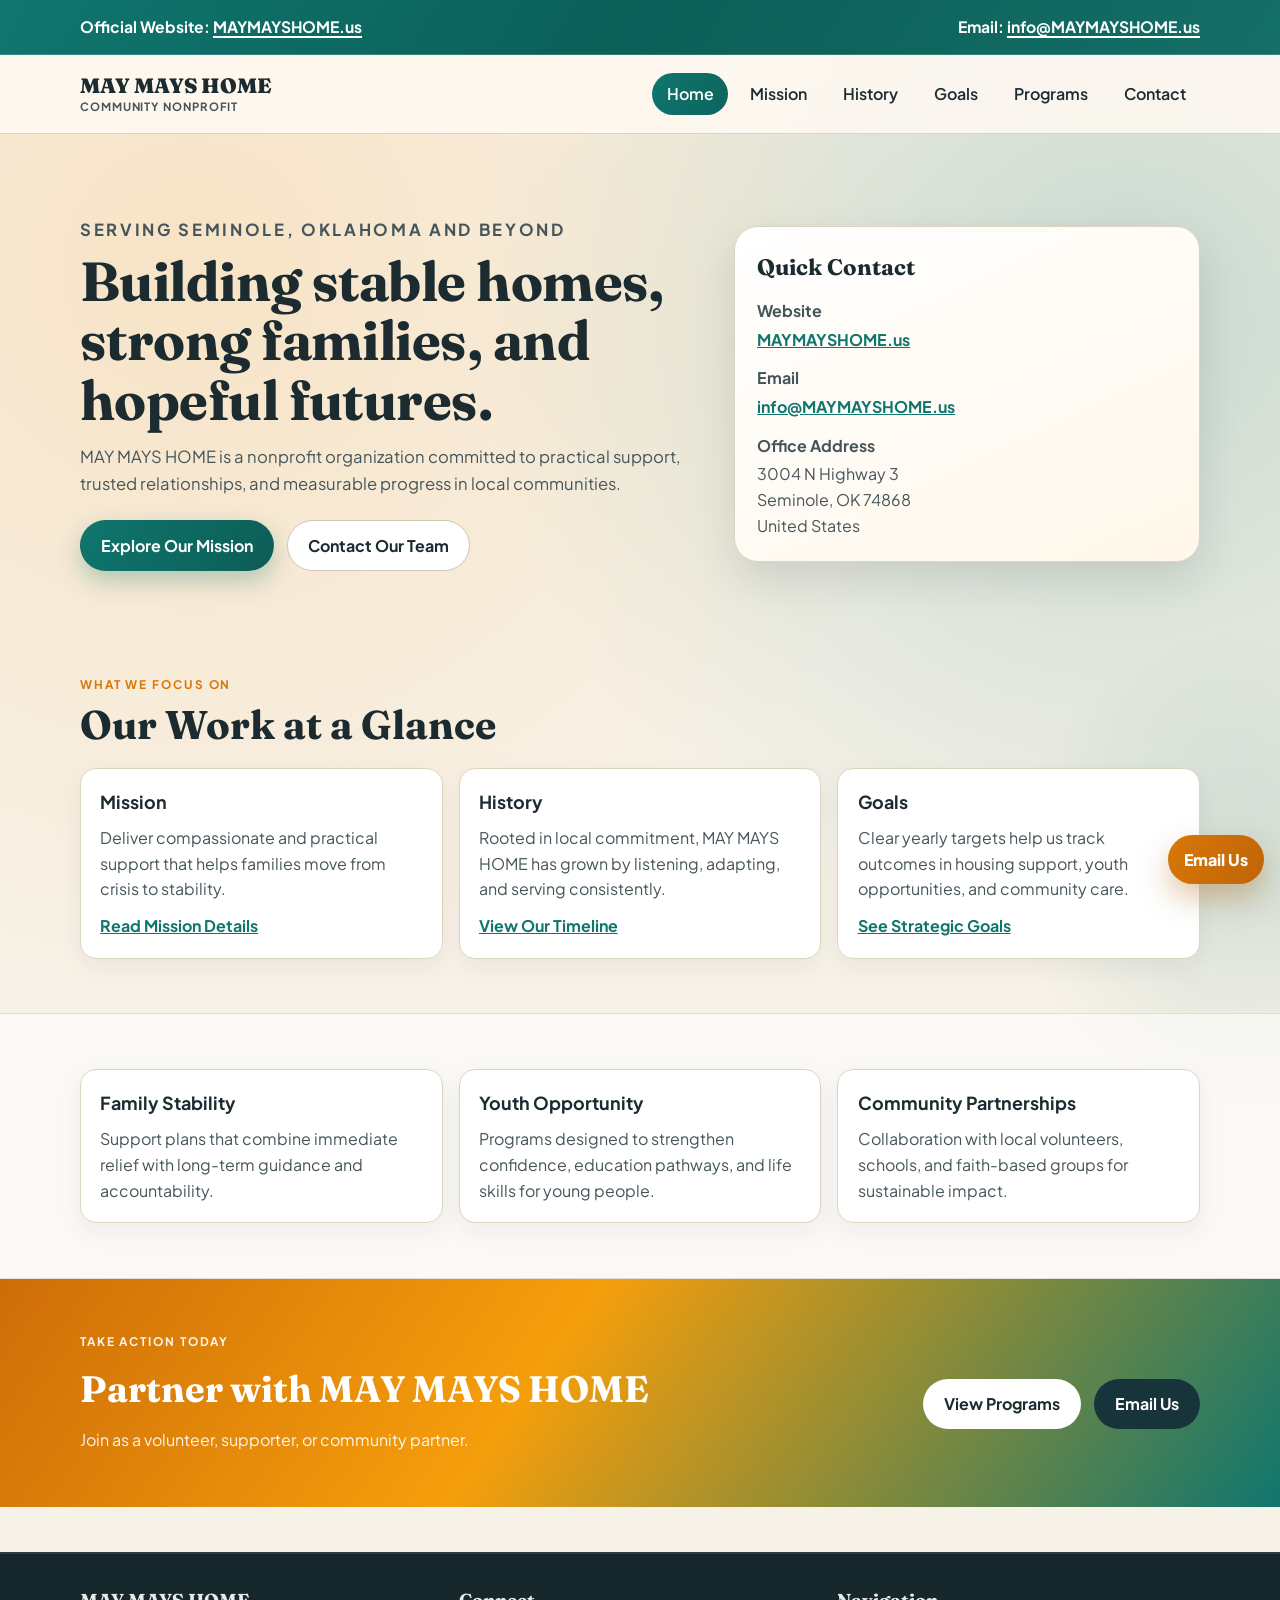
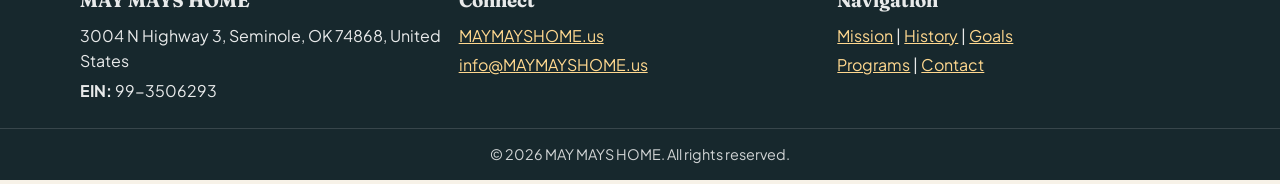
==== index.html @ 45cc24db "Add foundational HTML pages for MAY MAYS HOME website including Contact, Goals, History, Index, Miss" ====
<!doctype html>
<html lang="en">
<head>
  <meta charset="utf-8">
  <meta name="viewport" content="width=device-width, initial-scale=1">
  <title>MAY MAYS HOME | Community Nonprofit</title>
  <meta name="description" content="MAY MAYS HOME supports families and neighborhoods through practical care, community programs, and long-term impact.">
  <link rel="preconnect" href="https://fonts.googleapis.com">
  <link rel="preconnect" href="https://fonts.gstatic.com" crossorigin>
  <link href="https://fonts.googleapis.com/css2?family=Fraunces:opsz,wght@9..144,500;9..144,700;9..144,900&family=Plus+Jakarta+Sans:wght@400;500;600;700&display=swap" rel="stylesheet">
  <link rel="stylesheet" href="assets/css/styles.css">
</head>
<body data-page="home">
  <div class="top-bar">
    <div class="container top-bar-inner">
      <p><strong>Official Website:</strong> <a href="https://MAYMAYSHOME.us" target="_blank" rel="noopener">MAYMAYSHOME.us</a></p>
      <p><strong>Email:</strong> <a href="mailto:info@MAYMAYSHOME.us">info@MAYMAYSHOME.us</a></p>
    </div>
  </div>

  <header class="site-header">
    <div class="container nav-wrap">
      <a class="logo" href="index.html">
        MAY MAYS HOME
        <span>Community Nonprofit</span>
      </a>
      <button class="menu-toggle" id="menu-toggle" aria-expanded="false" aria-controls="primary-nav">Menu</button>
      <nav class="primary-nav" id="primary-nav">
        <a data-nav="home" href="index.html">Home</a>
        <a data-nav="mission" href="mission.html">Mission</a>
        <a data-nav="history" href="history.html">History</a>
        <a data-nav="goals" href="goals.html">Goals</a>
        <a data-nav="programs" href="programs.html">Programs</a>
        <a data-nav="contact" href="contact.html">Contact</a>
      </nav>
    </div>
  </header>

  <main>
    <section class="hero hero-home">
      <div class="container hero-grid">
        <div class="hero-copy reveal">
          <p class="eyebrow">Serving Seminole, Oklahoma and Beyond</p>
          <h1>Building stable homes, strong families, and hopeful futures.</h1>
          <p>
            MAY MAYS HOME is a nonprofit organization committed to practical support, trusted relationships,
            and measurable progress in local communities.
          </p>
          <div class="hero-actions">
            <a class="btn btn-primary" href="mission.html">Explore Our Mission</a>
            <a class="btn btn-outline" href="contact.html">Contact Our Team</a>
          </div>
        </div>
        <aside class="hero-card reveal">
          <h2>Quick Contact</h2>
          <p>Website</p>
          <a href="https://MAYMAYSHOME.us" target="_blank" rel="noopener">MAYMAYSHOME.us</a>
          <p>Email</p>
          <a href="mailto:info@MAYMAYSHOME.us">info@MAYMAYSHOME.us</a>
          <p>Office Address</p>
          <address>3004 N Highway 3<br>Seminole, OK 74868<br>United States</address>
        </aside>
      </div>
    </section>

    <section class="section">
      <div class="container">
        <div class="section-head reveal">
          <p class="eyebrow">What We Focus On</p>
          <h2>Our Work at a Glance</h2>
        </div>
        <div class="card-grid three">
          <article class="info-card reveal">
            <h3>Mission</h3>
            <p>Deliver compassionate and practical support that helps families move from crisis to stability.</p>
            <a class="text-link" href="mission.html">Read Mission Details</a>
          </article>
          <article class="info-card reveal">
            <h3>History</h3>
            <p>Rooted in local commitment, MAY MAYS HOME has grown by listening, adapting, and serving consistently.</p>
            <a class="text-link" href="history.html">View Our Timeline</a>
          </article>
          <article class="info-card reveal">
            <h3>Goals</h3>
            <p>Clear yearly targets help us track outcomes in housing support, youth opportunities, and community care.</p>
            <a class="text-link" href="goals.html">See Strategic Goals</a>
          </article>
        </div>
      </div>
    </section>

    <section class="section section-soft">
      <div class="container">
        <div class="stat-grid">
          <article class="stat-card reveal">
            <h3>Family Stability</h3>
            <p>Support plans that combine immediate relief with long-term guidance and accountability.</p>
          </article>
          <article class="stat-card reveal">
            <h3>Youth Opportunity</h3>
            <p>Programs designed to strengthen confidence, education pathways, and life skills for young people.</p>
          </article>
          <article class="stat-card reveal">
            <h3>Community Partnerships</h3>
            <p>Collaboration with local volunteers, schools, and faith-based groups for sustainable impact.</p>
          </article>
        </div>
      </div>
    </section>

    <section class="section cta-band">
      <div class="container cta-band-inner reveal">
        <div>
          <p class="eyebrow">Take Action Today</p>
          <h2>Partner with MAY MAYS HOME</h2>
          <p>Join as a volunteer, supporter, or community partner.</p>
        </div>
        <div class="hero-actions">
          <a class="btn btn-light" href="programs.html">View Programs</a>
          <a class="btn btn-dark" href="mailto:info@MAYMAYSHOME.us">Email Us</a>
        </div>
      </div>
    </section>
  </main>

  <footer class="site-footer">
    <div class="container footer-grid">
      <div>
        <h3>MAY MAYS HOME</h3>
        <p>3004 N Highway 3, Seminole, OK 74868, United States</p>
        <p><strong>EIN:</strong> 99-3506293</p>
      </div>
      <div>
        <h3>Connect</h3>
        <p><a href="https://MAYMAYSHOME.us" target="_blank" rel="noopener">MAYMAYSHOME.us</a></p>
        <p><a href="mailto:info@MAYMAYSHOME.us">info@MAYMAYSHOME.us</a></p>
      </div>
      <div>
        <h3>Navigation</h3>
        <p><a href="mission.html">Mission</a> | <a href="history.html">History</a> | <a href="goals.html">Goals</a></p>
        <p><a href="programs.html">Programs</a> | <a href="contact.html">Contact</a></p>
      </div>
    </div>
    <p class="copyright">© <span id="year"></span> MAY MAYS HOME. All rights reserved.</p>
  </footer>

  <a class="contact-float" href="mailto:info@MAYMAYSHOME.us" aria-label="Email MAY MAYS HOME">Email Us</a>
  <script src="assets/js/main.js"></script>
</body>
</html>
---- assets/css/styles.css ----
:root {
  --bg-main: #f7f2e8;
  --bg-soft: #fffaf2;
  --bg-card: #ffffff;
  --ink-strong: #1b2b30;
  --ink-soft: #45555a;
  --teal: #0f766e;
  --teal-deep: #0b5f58;
  --amber: #d97706;
  --amber-soft: #f59e0b;
  --line: #dcd3c2;
  --shadow: 0 18px 40px rgba(27, 43, 48, 0.12);
  --radius-lg: 24px;
  --radius-md: 16px;
  --radius-sm: 10px;
  --font-display: "Fraunces", "Times New Roman", serif;
  --font-body: "Plus Jakarta Sans", "Helvetica Neue", sans-serif;
}

*,
*::before,
*::after {
  box-sizing: border-box;
}

html {
  scroll-behavior: smooth;
}

body {
  margin: 0;
  font-family: var(--font-body);
  color: var(--ink-strong);
  background:
    radial-gradient(circle at 15% 15%, rgba(249, 169, 63, 0.2), transparent 40%),
    radial-gradient(circle at 88% 18%, rgba(15, 118, 110, 0.2), transparent 35%),
    var(--bg-main);
  line-height: 1.6;
  min-height: 100vh;
  position: relative;
}

body::before {
  content: "";
  position: fixed;
  inset: auto -220px -220px auto;
  width: 500px;
  height: 500px;
  background: radial-gradient(circle, rgba(15, 118, 110, 0.14) 0%, transparent 68%);
  pointer-events: none;
  z-index: -1;
}

a {
  color: var(--teal);
}

a:hover {
  color: var(--teal-deep);
}

.container {
  width: min(1120px, 92%);
  margin: 0 auto;
}

.top-bar {
  background: linear-gradient(120deg, #0f766e 0%, #0b5f58 50%, #146f66 100%);
  color: #fff;
  border-bottom: 1px solid rgba(255, 255, 255, 0.16);
}

.top-bar-inner {
  display: flex;
  justify-content: space-between;
  gap: 1rem;
  align-items: center;
  padding: 0.9rem 0;
  flex-wrap: wrap;
}

.top-bar p {
  margin: 0;
  font-size: 0.98rem;
}

.top-bar a {
  color: #fff;
  font-weight: 700;
  text-decoration: underline;
  text-decoration-thickness: 2px;
  text-underline-offset: 3px;
}

.site-header {
  backdrop-filter: blur(12px);
  background: rgba(255, 250, 242, 0.85);
  border-bottom: 1px solid var(--line);
  position: sticky;
  top: 0;
  z-index: 50;
}

.nav-wrap {
  display: flex;
  align-items: center;
  justify-content: space-between;
  gap: 1rem;
  min-height: 78px;
}

.logo {
  font-family: var(--font-display);
  font-size: 1.3rem;
  line-height: 1.1;
  text-decoration: none;
  color: var(--ink-strong);
  font-weight: 900;
}

.logo span {
  display: block;
  margin-top: 0.2rem;
  font-family: var(--font-body);
  text-transform: uppercase;
  letter-spacing: 0.08em;
  font-size: 0.71rem;
  font-weight: 700;
  color: var(--ink-soft);
}

.menu-toggle {
  display: none;
  border: 1px solid var(--line);
  background: var(--bg-card);
  border-radius: 999px;
  padding: 0.45rem 0.95rem;
  font-weight: 600;
  color: var(--ink-strong);
}

.primary-nav {
  display: flex;
  gap: 0.45rem;
  align-items: center;
}

.primary-nav a {
  color: var(--ink-strong);
  text-decoration: none;
  font-weight: 600;
  padding: 0.52rem 0.9rem;
  border-radius: 999px;
  transition: background-color 0.2s ease, color 0.2s ease, transform 0.2s ease;
}

.primary-nav a:hover {
  background: rgba(15, 118, 110, 0.12);
  color: var(--teal-deep);
  transform: translateY(-1px);
}

.primary-nav a.active {
  background: linear-gradient(120deg, var(--teal) 0%, #0d645d 100%);
  color: #fff;
}

.hero {
  padding: 5rem 0 3.2rem;
}

.hero-home {
  padding-top: 5.2rem;
}

.hero-page {
  padding-top: 4.5rem;
}

.hero-grid {
  display: grid;
  grid-template-columns: 1.2fr 0.9fr;
  gap: 2rem;
  align-items: center;
}

.hero-grid.single {
  grid-template-columns: 1fr;
}

.hero-copy h1 {
  margin: 0.5rem 0 0.9rem;
  font-family: var(--font-display);
  font-size: clamp(2rem, 4.3vw, 3.6rem);
  line-height: 1.08;
  letter-spacing: -0.01em;
}

.hero-copy p {
  margin: 0;
  max-width: 62ch;
  color: var(--ink-soft);
  font-size: 1.04rem;
}

.eyebrow {
  margin: 0;
  text-transform: uppercase;
  letter-spacing: 0.16em;
  font-size: 0.74rem;
  color: var(--amber);
  font-weight: 700;
}

.hero-actions {
  margin-top: 1.4rem;
  display: flex;
  gap: 0.8rem;
  flex-wrap: wrap;
}

.btn {
  display: inline-flex;
  align-items: center;
  justify-content: center;
  text-decoration: none;
  border-radius: 999px;
  padding: 0.72rem 1.25rem;
  border: 1px solid transparent;
  font-weight: 700;
  transition: transform 0.2s ease, box-shadow 0.2s ease, background-color 0.2s ease;
  cursor: pointer;
}

.btn:hover {
  transform: translateY(-2px);
}

.btn-primary {
  color: #fff;
  background: linear-gradient(120deg, var(--teal) 0%, #0c5d56 100%);
  box-shadow: 0 10px 24px rgba(15, 118, 110, 0.3);
}

.btn-outline {
  color: var(--ink-strong);
  background: #fff;
  border-color: #cfc4b2;
}

.btn-outline:hover {
  border-color: #b6a78e;
}

.btn-light {
  color: var(--ink-strong);
  background: #fff;
}

.btn-dark {
  color: #fff;
  background: #18343b;
}

.hero-card {
  background: linear-gradient(155deg, #fff 0%, #fff7ea 100%);
  border: 1px solid var(--line);
  border-radius: var(--radius-lg);
  padding: 1.4rem;
  box-shadow: var(--shadow);
}

.hero-card h2 {
  margin-top: 0;
  margin-bottom: 0.8rem;
  font-family: var(--font-display);
  font-size: 1.4rem;
}

.hero-card p {
  margin: 0.8rem 0 0.2rem;
  font-weight: 700;
  color: var(--ink-soft);
}

.hero-card a {
  font-weight: 700;
}

.hero-card address {
  font-style: normal;
  color: var(--ink-soft);
}

.section {
  padding: 3.4rem 0;
}

.section-soft {
  background: rgba(255, 255, 255, 0.55);
  border-top: 1px solid rgba(197, 182, 156, 0.4);
  border-bottom: 1px solid rgba(197, 182, 156, 0.4);
}

.section-head {
  margin-bottom: 1.2rem;
}

.section-head h2 {
  margin: 0.45rem 0 0;
  font-family: var(--font-display);
  font-size: clamp(1.6rem, 3.2vw, 2.5rem);
  line-height: 1.15;
}

.card-grid {
  display: grid;
  gap: 1rem;
}

.card-grid.three {
  grid-template-columns: repeat(3, minmax(0, 1fr));
}

.card-grid.two {
  grid-template-columns: repeat(2, minmax(0, 1fr));
}

.info-card,
.value-card,
.program-card,
.goal-card,
.contact-panel,
.stat-card {
  background: var(--bg-card);
  border: 1px solid var(--line);
  border-radius: var(--radius-md);
  padding: 1.2rem;
  box-shadow: 0 8px 24px rgba(26, 41, 46, 0.06);
}

.info-card h3,
.value-card h3,
.program-card h3,
.goal-card h3,
.stat-card h3 {
  margin: 0 0 0.55rem;
  font-size: 1.12rem;
}

.info-card p,
.value-card p,
.program-card p,
.goal-card p,
.stat-card p {
  margin: 0;
  color: var(--ink-soft);
}

.text-link {
  display: inline-block;
  margin-top: 0.7rem;
  font-weight: 700;
}

.stat-grid {
  display: grid;
  grid-template-columns: repeat(3, minmax(0, 1fr));
  gap: 1rem;
}

.cta-band {
  background: linear-gradient(125deg, #ce6d08 0%, #f59e0b 42%, #0f766e 100%);
  color: #fff;
}

.cta-band h2 {
  margin: 0.5rem 0;
  font-family: var(--font-display);
  font-size: clamp(1.6rem, 3vw, 2.3rem);
}

.cta-band p {
  margin: 0;
  color: rgba(255, 255, 255, 0.92);
}

.cta-band-inner {
  display: flex;
  align-items: center;
  justify-content: space-between;
  gap: 1rem;
  flex-wrap: wrap;
}

.timeline {
  position: relative;
  margin-top: 1.2rem;
  padding-left: 1.25rem;
}

.timeline::before {
  content: "";
  position: absolute;
  left: 0.2rem;
  top: 0.2rem;
  bottom: 0.2rem;
  width: 2px;
  background: linear-gradient(180deg, var(--teal) 0%, var(--amber) 100%);
}

.timeline-item {
  position: relative;
  background: #fff;
  border: 1px solid var(--line);
  border-radius: var(--radius-md);
  padding: 1rem 1rem 1rem 1.1rem;
  margin-bottom: 0.85rem;
}

.timeline-item::before {
  content: "";
  position: absolute;
  left: -1.39rem;
  top: 1.05rem;
  width: 12px;
  height: 12px;
  border-radius: 50%;
  border: 2px solid #fff;
  background: var(--teal);
  box-shadow: 0 0 0 3px rgba(15, 118, 110, 0.2);
}

.timeline-year {
  font-size: 0.74rem;
  text-transform: uppercase;
  letter-spacing: 0.13em;
  font-weight: 800;
  color: var(--amber);
}

.timeline-item h3 {
  margin: 0.25rem 0 0.2rem;
}

.timeline-item p {
  margin: 0;
  color: var(--ink-soft);
}

.faq-list details {
  background: #fff;
  border: 1px solid var(--line);
  border-radius: var(--radius-sm);
  padding: 0.85rem 1rem;
}

.faq-list details + details {
  margin-top: 0.72rem;
}

.faq-list summary {
  cursor: pointer;
  font-weight: 700;
}

.faq-list p {
  margin: 0.7rem 0 0;
  color: var(--ink-soft);
}

.goal-list {
  display: grid;
  grid-template-columns: repeat(3, minmax(0, 1fr));
  gap: 1rem;
}

.goal-head {
  display: flex;
  justify-content: space-between;
  align-items: center;
  gap: 0.7rem;
}

.goal-head span {
  font-weight: 800;
  color: var(--teal);
}

.progress-track {
  margin-top: 0.85rem;
  width: 100%;
  height: 9px;
  border-radius: 999px;
  background: #ece5d8;
  overflow: hidden;
}

.progress-fill {
  display: block;
  height: 100%;
  width: 0;
  background: linear-gradient(90deg, var(--amber) 0%, var(--teal) 100%);
  border-radius: inherit;
  transition: width 1.1s ease;
}

.table-wrap {
  overflow-x: auto;
  border-radius: var(--radius-md);
  border: 1px solid var(--line);
}

.goals-table {
  width: 100%;
  border-collapse: collapse;
  background: #fff;
}

.goals-table th,
.goals-table td {
  text-align: left;
  padding: 0.85rem 0.9rem;
  border-bottom: 1px solid #eee4d2;
}

.goals-table th {
  background: #fbf4e7;
  font-size: 0.85rem;
  text-transform: uppercase;
  letter-spacing: 0.07em;
}

.filter-bar {
  display: flex;
  gap: 0.5rem;
  flex-wrap: wrap;
  margin-bottom: 1rem;
}

.filter-btn {
  border: 1px solid #cfbfaa;
  background: #fff;
  color: var(--ink-strong);
  border-radius: 999px;
  padding: 0.42rem 0.95rem;
  font-weight: 700;
  cursor: pointer;
  transition: background-color 0.2s ease, color 0.2s ease, transform 0.2s ease;
}

.filter-btn:hover {
  transform: translateY(-1px);
}

.filter-btn.active {
  color: #fff;
  border-color: transparent;
  background: linear-gradient(120deg, var(--teal) 0%, #0d645d 100%);
}

.contact-grid {
  display: grid;
  grid-template-columns: 1.15fr 0.85fr;
  gap: 1rem;
}

.contact-panel h2 {
  margin-top: 0;
  font-family: var(--font-display);
}

.contact-form {
  display: grid;
  gap: 0.45rem;
}

.contact-form label {
  margin-top: 0.4rem;
  font-size: 0.92rem;
  font-weight: 700;
}

.contact-form input,
.contact-form textarea,
.contact-form select {
  width: 100%;
  border: 1px solid #d4c7b3;
  border-radius: 10px;
  padding: 0.72rem 0.78rem;
  font: inherit;
  color: var(--ink-strong);
  background: #fff;
}

.contact-form input:focus,
.contact-form textarea:focus,
.contact-form select:focus {
  outline: 3px solid rgba(15, 118, 110, 0.2);
  border-color: var(--teal);
}

.form-note {
  min-height: 1.3rem;
  font-size: 0.93rem;
  margin: 0.25rem 0 0;
}

.form-note.error {
  color: #8f2f2f;
}

.form-note.success {
  color: #126942;
}

.detail-list {
  margin: 0 0 1rem;
  padding-left: 1rem;
}

.detail-list li {
  margin-bottom: 0.45rem;
}

.site-footer {
  margin-top: 2.8rem;
  background: #17282d;
  color: rgba(255, 255, 255, 0.9);
  padding-top: 2rem;
  border-top: 2px solid rgba(255, 255, 255, 0.1);
}

.footer-grid {
  display: grid;
  grid-template-columns: repeat(3, minmax(0, 1fr));
  gap: 1rem;
  padding-bottom: 1rem;
}

.site-footer h3 {
  margin-top: 0;
  margin-bottom: 0.45rem;
  font-family: var(--font-display);
}

.site-footer p {
  margin: 0.25rem 0;
}

.site-footer a {
  color: #ffd88f;
}

.copyright {
  margin: 0;
  text-align: center;
  border-top: 1px solid rgba(255, 255, 255, 0.14);
  padding: 0.9rem 0;
  color: rgba(255, 255, 255, 0.8);
  font-size: 0.9rem;
}

.contact-float {
  position: fixed;
  right: 1rem;
  bottom: 1rem;
  z-index: 90;
  background: linear-gradient(120deg, #d97706 0%, #bf6408 100%);
  color: #fff;
  text-decoration: none;
  padding: 0.72rem 1rem;
  border-radius: 999px;
  font-weight: 800;
  box-shadow: 0 14px 30px rgba(168, 91, 12, 0.35);
  animation: floatHint 2.8s ease-in-out infinite;
}

.contact-float:hover {
  color: #fff;
  transform: translateY(-2px);
}

.reveal {
  opacity: 0;
  transform: translateY(20px);
  transition: opacity 0.5s ease, transform 0.6s ease;
}

.reveal.is-visible {
  opacity: 1;
  transform: none;
}

@keyframes floatHint {
  0%,
  100% {
    transform: translateY(0);
  }

  50% {
    transform: translateY(-4px);
  }
}

@media (max-width: 1000px) {
  .hero-grid,
  .goal-list,
  .card-grid.three,
  .stat-grid,
  .footer-grid,
  .contact-grid {
    grid-template-columns: repeat(2, minmax(0, 1fr));
  }

  .card-grid.two {
    grid-template-columns: 1fr;
  }

  .hero-grid.single {
    grid-template-columns: 1fr;
  }
}

@media (max-width: 780px) {
  .menu-toggle {
    display: inline-flex;
  }

  .primary-nav {
    position: absolute;
    top: 78px;
    right: 4%;
    width: min(280px, 92%);
    display: grid;
    gap: 0.3rem;
    background: #fff;
    border: 1px solid var(--line);
    border-radius: 16px;
    padding: 0.75rem;
    box-shadow: var(--shadow);
    opacity: 0;
    pointer-events: none;
    transform: translateY(-8px);
    transition: opacity 0.2s ease, transform 0.2s ease;
  }

  .primary-nav.open {
    opacity: 1;
    pointer-events: auto;
    transform: translateY(0);
  }

  .hero,
  .section {
    padding-top: 2.6rem;
    padding-bottom: 2.6rem;
  }

  .hero-grid,
  .goal-list,
  .card-grid.three,
  .stat-grid,
  .footer-grid,
  .contact-grid {
    grid-template-columns: 1fr;
  }

  .top-bar-inner {
    align-items: flex-start;
    padding: 0.75rem 0;
  }

  .top-bar p {
    font-size: 0.9rem;
  }

  .contact-float {
    right: 0.75rem;
    bottom: 0.75rem;
    font-size: 0.92rem;
  }
}
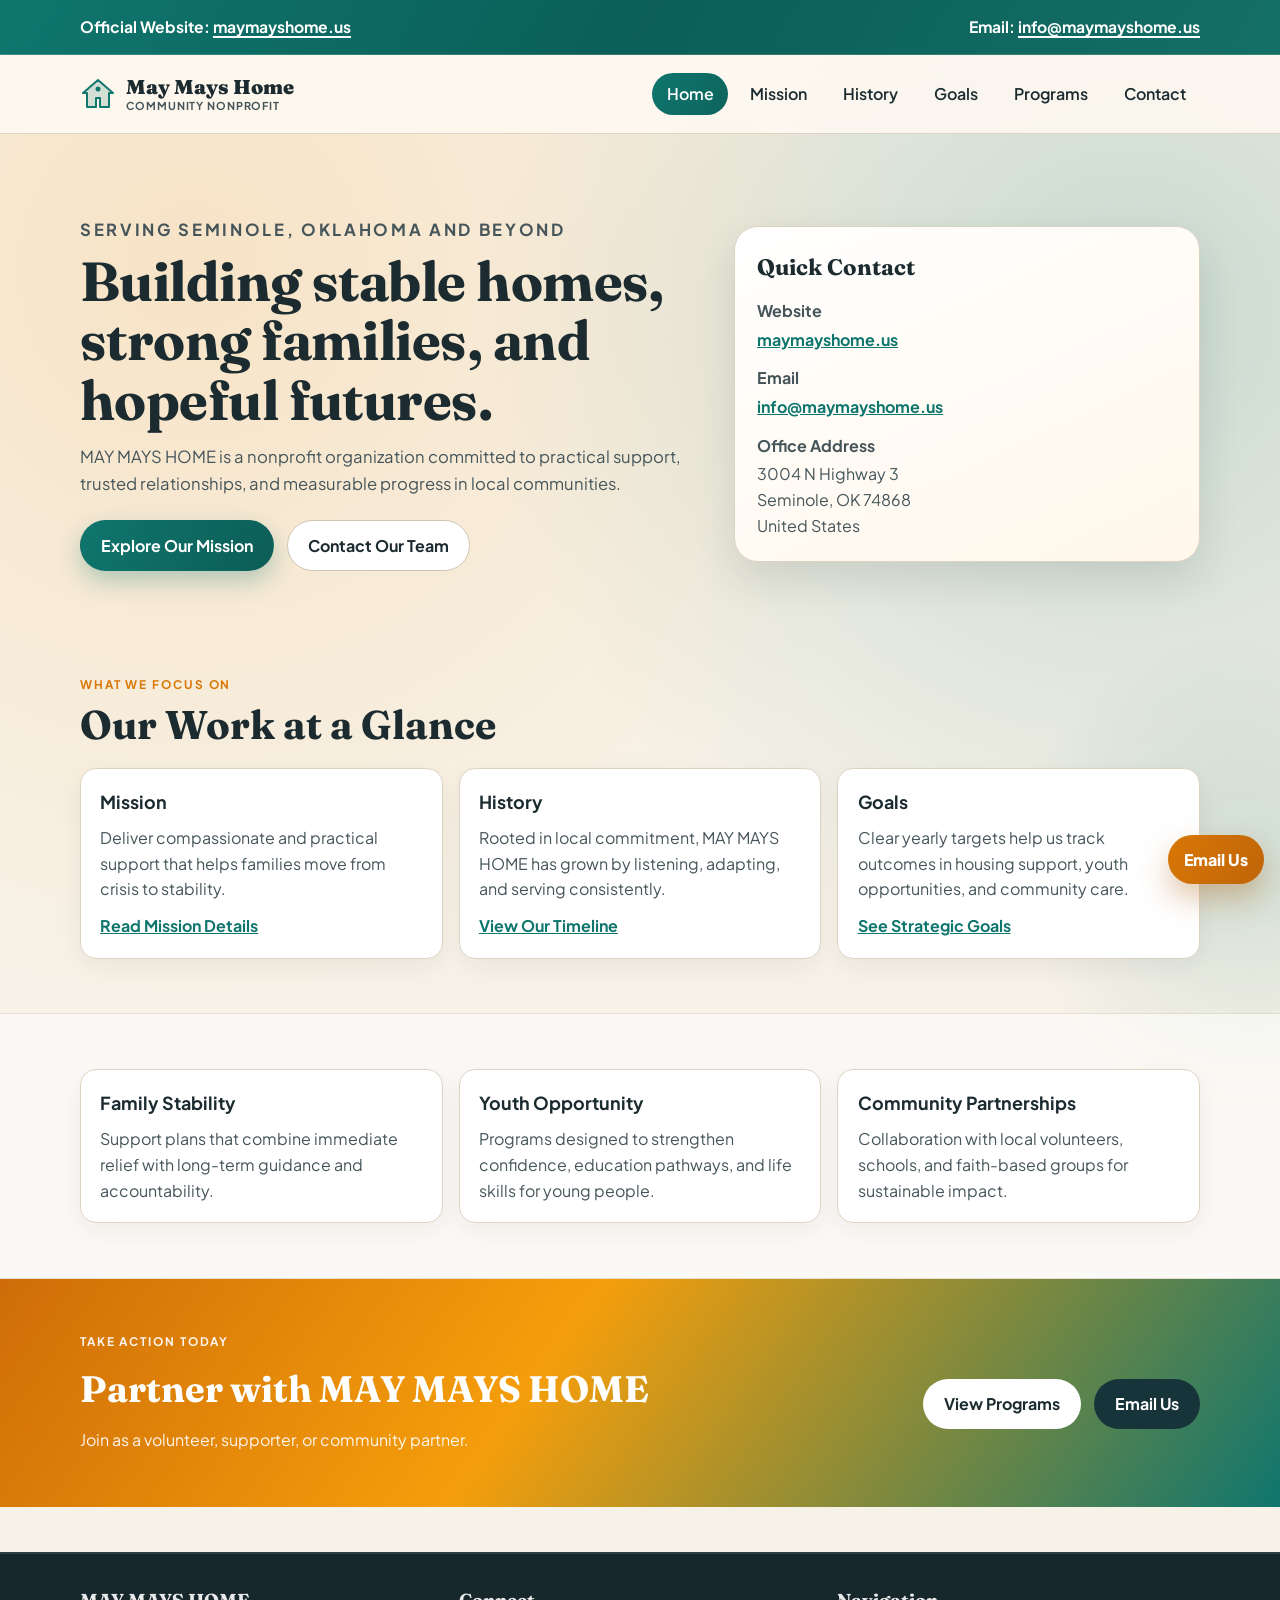
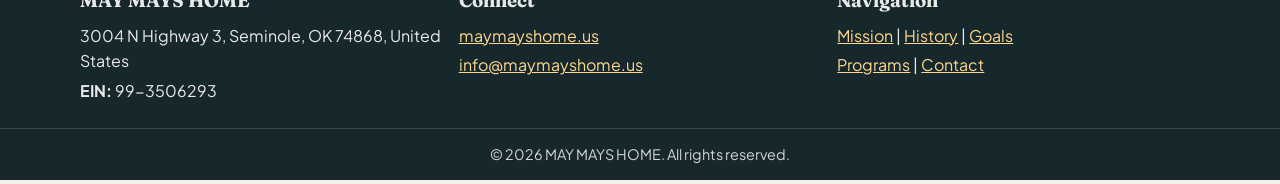
==== commit 8393ab09: "Update website links and email addresses to use the correct domain for MAY MAYS HOME across all HTML" ====
--- a/index.html
+++ b/index.html
@@ -13,16 +13,20 @@
 <body data-page="home">
   <div class="top-bar">
     <div class="container top-bar-inner">
-      <p><strong>Official Website:</strong> <a href="https://MAYMAYSHOME.us" target="_blank" rel="noopener">MAYMAYSHOME.us</a></p>
-      <p><strong>Email:</strong> <a href="mailto:info@MAYMAYSHOME.us">info@MAYMAYSHOME.us</a></p>
+      <p><strong>Official Website:</strong> <a href="https://maymayshome.us" target="_blank" rel="noopener">maymayshome.us</a></p>
+      <p><strong>Email:</strong> <a href="mailto:info@maymayshome.us">info@maymayshome.us</a></p>
     </div>
   </div>
 
   <header class="site-header">
     <div class="container nav-wrap">
       <a class="logo" href="index.html">
-        MAY MAYS HOME
-        <span>Community Nonprofit</span>
+        <svg class="logo-icon" viewBox="0 0 36 36" fill="none" xmlns="http://www.w3.org/2000/svg" aria-hidden="true">
+          <path d="M18 4L3 17h4v14h9v-9h4v9h9V17h4L18 4z" fill="currentColor" opacity="0.18"/>
+          <path d="M18 4L3 17h4v14h9v-9h4v9h9V17h4L18 4z" stroke="currentColor" stroke-width="2" stroke-linejoin="round"/>
+          <circle cx="18" cy="13" r="2.5" fill="currentColor"/>
+        </svg>
+        <span class="logo-text">May Mays Home<em>Community Nonprofit</em></span>
       </a>
       <button class="menu-toggle" id="menu-toggle" aria-expanded="false" aria-controls="primary-nav">Menu</button>
       <nav class="primary-nav" id="primary-nav">
@@ -54,9 +58,9 @@
         <aside class="hero-card reveal">
           <h2>Quick Contact</h2>
           <p>Website</p>
-          <a href="https://MAYMAYSHOME.us" target="_blank" rel="noopener">MAYMAYSHOME.us</a>
+          <a href="https://maymayshome.us" target="_blank" rel="noopener">maymayshome.us</a>
           <p>Email</p>
-          <a href="mailto:info@MAYMAYSHOME.us">info@MAYMAYSHOME.us</a>
+          <a href="mailto:info@maymayshome.us">info@maymayshome.us</a>
           <p>Office Address</p>
           <address>3004 N Highway 3<br>Seminole, OK 74868<br>United States</address>
         </aside>
@@ -117,7 +121,7 @@
         </div>
         <div class="hero-actions">
           <a class="btn btn-light" href="programs.html">View Programs</a>
-          <a class="btn btn-dark" href="mailto:info@MAYMAYSHOME.us">Email Us</a>
+          <a class="btn btn-dark" href="mailto:info@maymayshome.us">Email Us</a>
         </div>
       </div>
     </section>
@@ -132,8 +136,8 @@
       </div>
       <div>
         <h3>Connect</h3>
-        <p><a href="https://MAYMAYSHOME.us" target="_blank" rel="noopener">MAYMAYSHOME.us</a></p>
-        <p><a href="mailto:info@MAYMAYSHOME.us">info@MAYMAYSHOME.us</a></p>
+        <p><a href="https://maymayshome.us" target="_blank" rel="noopener">maymayshome.us</a></p>
+        <p><a href="mailto:info@maymayshome.us">info@maymayshome.us</a></p>
       </div>
       <div>
         <h3>Navigation</h3>
@@ -144,7 +148,7 @@
     <p class="copyright">© <span id="year"></span> MAY MAYS HOME. All rights reserved.</p>
   </footer>
 
-  <a class="contact-float" href="mailto:info@MAYMAYSHOME.us" aria-label="Email MAY MAYS HOME">Email Us</a>
+  <a class="contact-float" href="mailto:info@maymayshome.us" aria-label="Email MAY MAYS HOME">Email Us</a>
   <script src="assets/js/main.js"></script>
 </body>
 </html>
--- a/assets/css/styles.css
+++ b/assets/css/styles.css
@@ -110,23 +110,38 @@
 }
 
 .logo {
-  font-family: var(--font-display);
-  font-size: 1.3rem;
-  line-height: 1.1;
+  display: flex;
+  align-items: center;
+  gap: 0.65rem;
   text-decoration: none;
   color: var(--ink-strong);
+}
+
+.logo-icon {
+  flex-shrink: 0;
+  width: 36px;
+  height: 36px;
+  color: var(--teal);
+}
+
+.logo-text {
+  display: flex;
+  flex-direction: column;
+  font-family: var(--font-display);
+  font-size: 1.25rem;
   font-weight: 900;
-}
-
-.logo span {
-  display: block;
-  margin-top: 0.2rem;
+  line-height: 1.1;
+}
+
+.logo-text em {
+  font-style: normal;
   font-family: var(--font-body);
   text-transform: uppercase;
   letter-spacing: 0.08em;
-  font-size: 0.71rem;
+  font-size: 0.68rem;
   font-weight: 700;
   color: var(--ink-soft);
+  margin-top: 0.15rem;
 }
 
 .menu-toggle {
